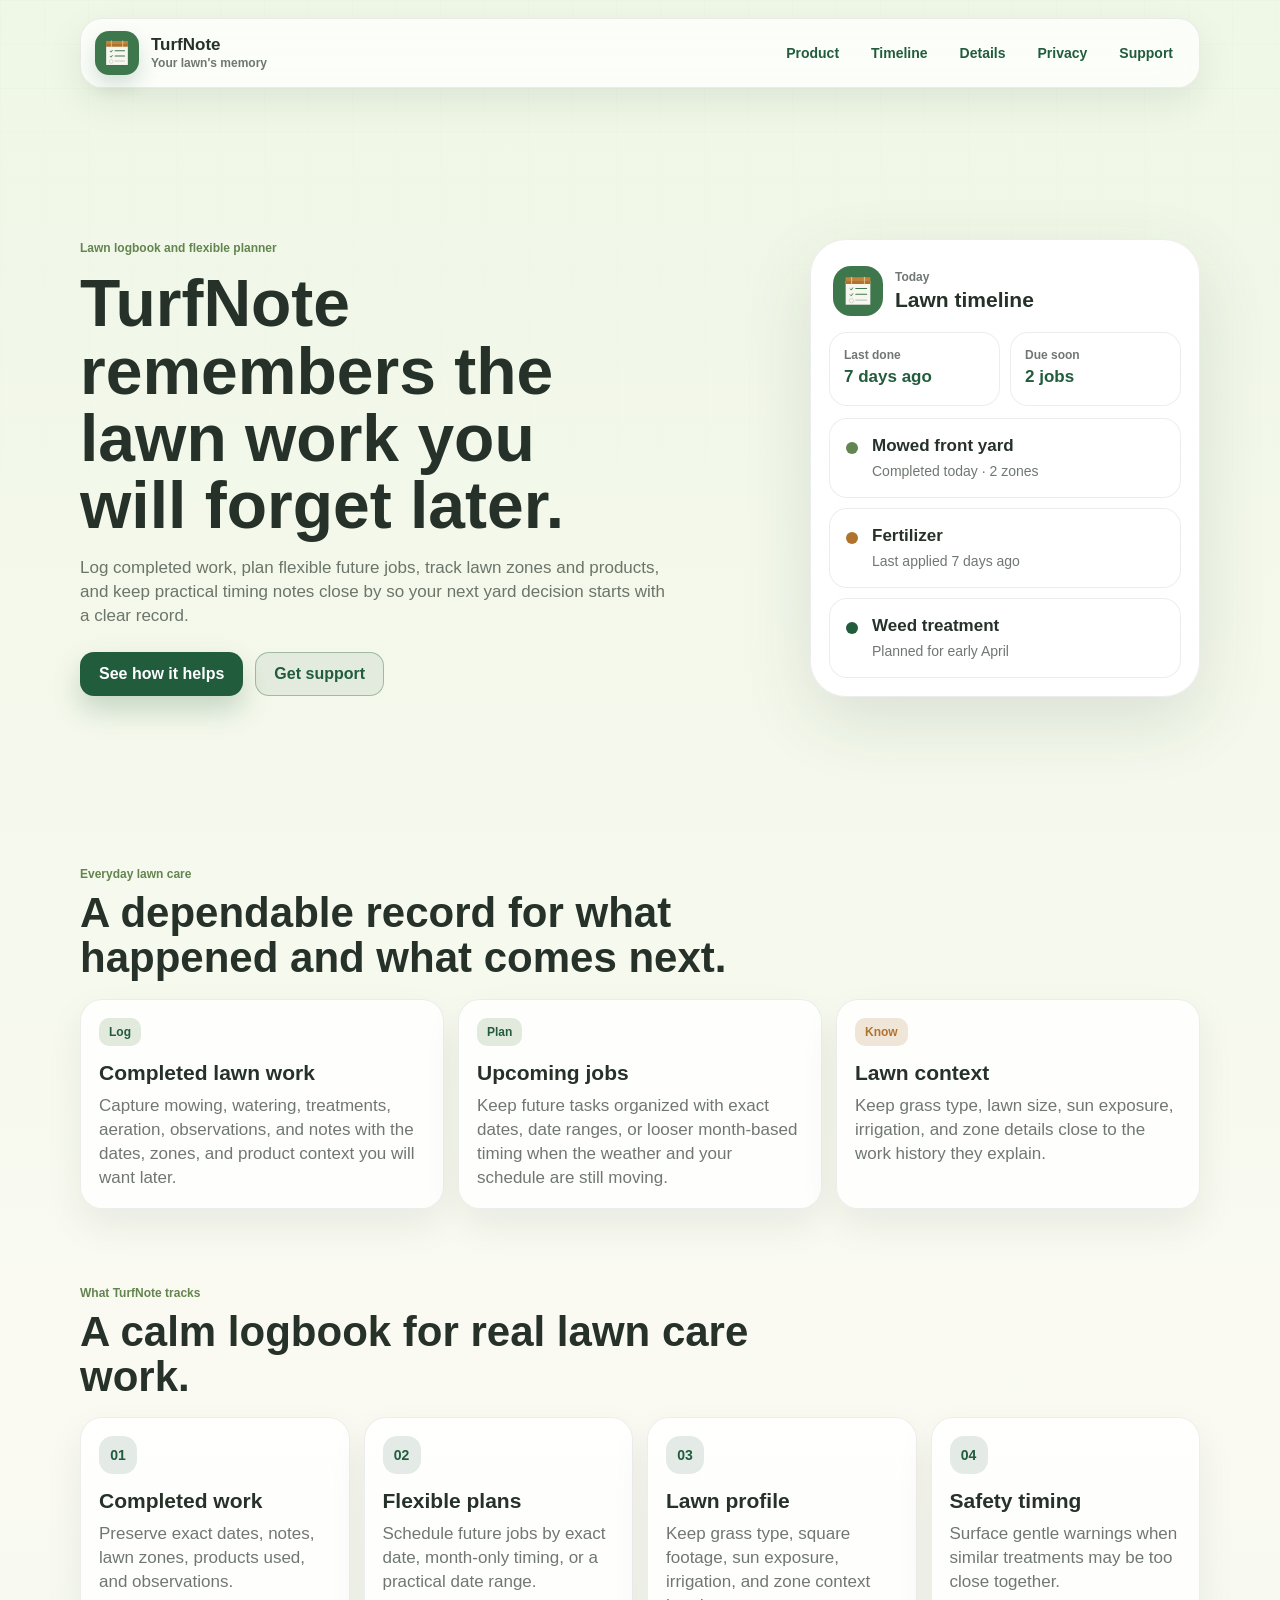
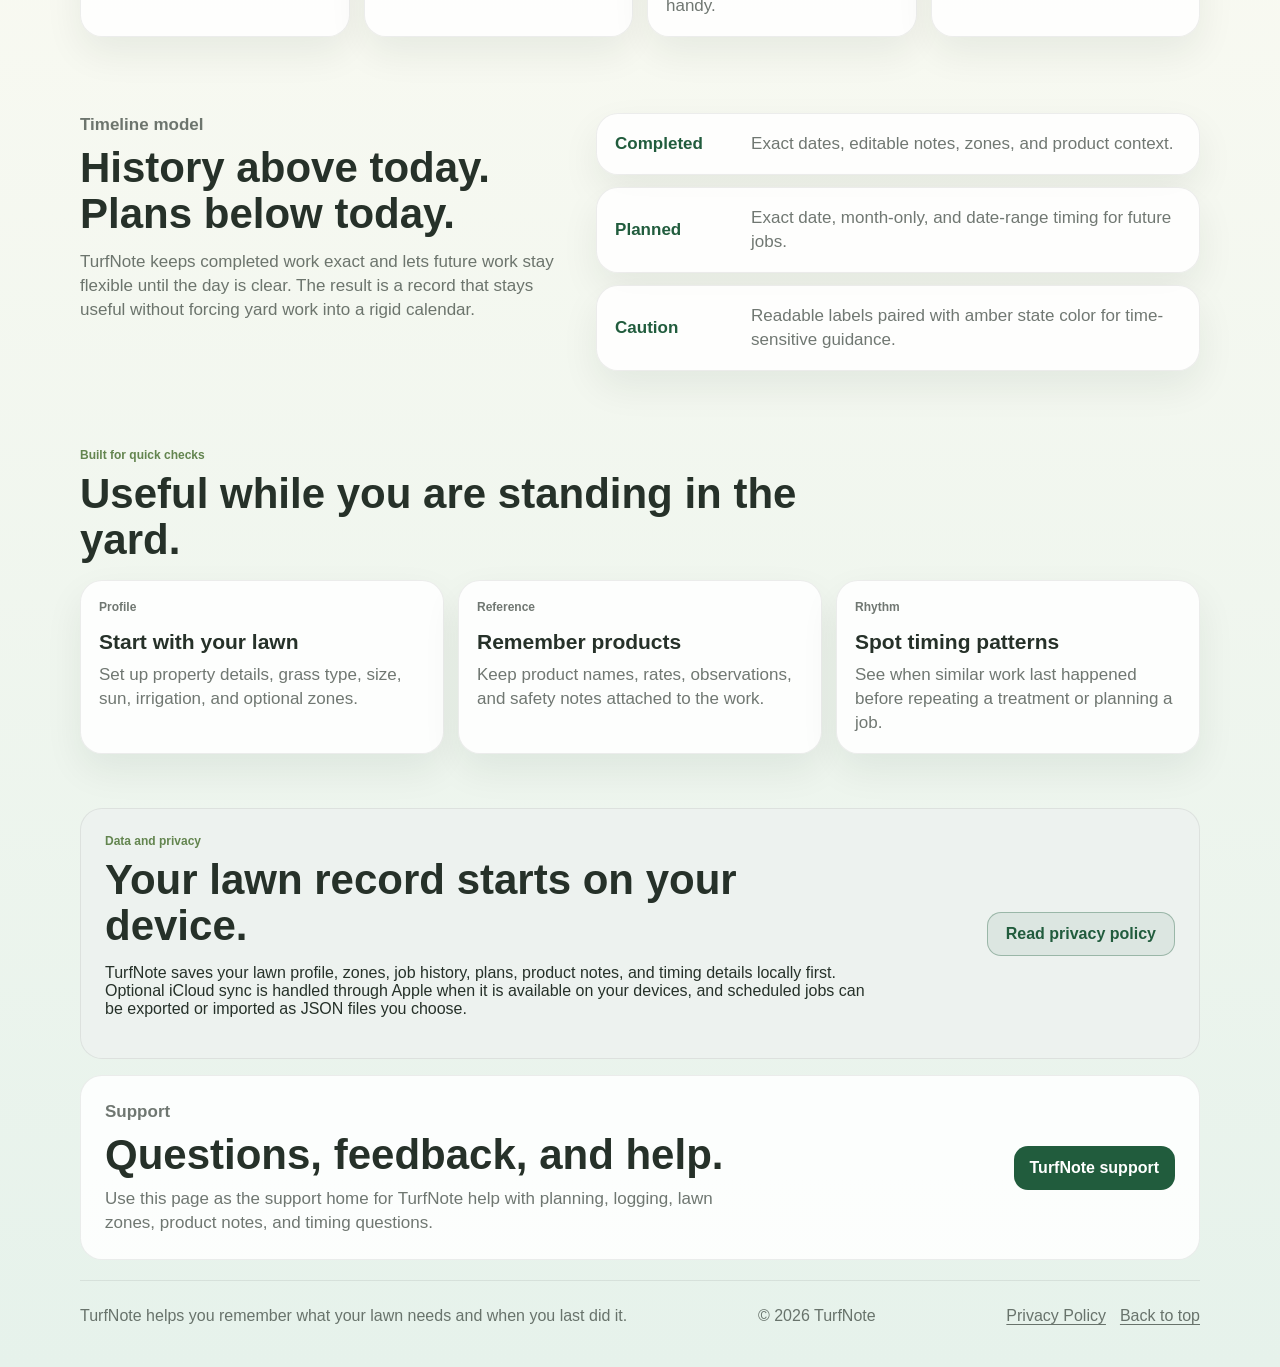
==== index.html @ 221af1ea "feat: add TurfNote static site" ====
<!doctype html>
<html lang="en">
  <head>
    <meta charset="utf-8" />
    <meta name="viewport" content="width=device-width, initial-scale=1" />
    <meta
      name="description"
      content="TurfNote helps homeowners log lawn care work, plan upcoming jobs, remember products and zones, and keep practical yard notes close by."
    />
    <title>TurfNote | Lawn Logbook and Planner</title>
    <link rel="icon" href="./assets/turfnote-brand-mark.svg" type="image/svg+xml" />
    <link rel="stylesheet" href="./styles.css" />
    <script defer src="./app.js"></script>
  </head>
  <body>
    <div class="page-shell">
      <header class="topbar">
        <a class="brand" href="#home" aria-label="TurfNote home">
          <img src="./assets/turfnote-brand-mark.svg" alt="" class="brand-mark" />
          <span class="brand-copy">
            <strong>TurfNote</strong>
            <span>Your lawn's memory</span>
          </span>
        </a>

        <button class="menu-button" type="button" aria-expanded="false" aria-controls="site-nav">
          Menu
        </button>

        <nav id="site-nav" class="site-nav" aria-label="Primary">
          <a href="#product">Product</a>
          <a href="#timeline">Timeline</a>
          <a href="#details">Details</a>
          <a href="#privacy">Privacy</a>
          <a href="#support">Support</a>
        </nav>
      </header>

      <main id="home">
        <section class="hero">
          <div class="hero-copy reveal">
            <p class="eyebrow">Lawn logbook and flexible planner</p>
            <h1>TurfNote remembers the lawn work you will forget later.</h1>
            <p class="lede">
              Log completed work, plan flexible future jobs, track lawn zones and products, and keep
              practical timing notes close by so your next yard decision starts with a clear record.
            </p>
            <div class="hero-actions">
              <a class="button button-primary" href="#product">See how it helps</a>
              <a class="button button-secondary" href="#support">Get support</a>
            </div>
          </div>

          <aside class="phone-preview reveal" aria-label="TurfNote app preview">
            <div class="phone-shell">
              <div class="phone-header">
                <img src="./assets/turfnote-brand-mark.svg" alt="" />
                <div>
                  <span>Today</span>
                  <strong>Lawn timeline</strong>
                </div>
              </div>

              <div class="summary-row">
                <div>
                  <span>Last done</span>
                  <strong>7 days ago</strong>
                </div>
                <div>
                  <span>Due soon</span>
                  <strong>2 jobs</strong>
                </div>
              </div>

              <div class="timeline-preview">
                <article class="timeline-item completed">
                  <span class="timeline-dot"></span>
                  <div>
                    <h2>Mowed front yard</h2>
                    <p>Completed today · 2 zones</p>
                  </div>
                </article>
                <article class="timeline-item caution">
                  <span class="timeline-dot"></span>
                  <div>
                    <h2>Fertilizer</h2>
                    <p>Last applied 7 days ago</p>
                  </div>
                </article>
                <article class="timeline-item planned">
                  <span class="timeline-dot"></span>
                  <div>
                    <h2>Weed treatment</h2>
                    <p>Planned for early April</p>
                  </div>
                </article>
              </div>
            </div>
          </aside>
        </section>

        <section id="product" class="section status-section reveal">
          <div class="section-heading">
            <p class="section-label">Everyday lawn care</p>
            <h2>A dependable record for what happened and what comes next.</h2>
          </div>
          <div class="status-grid">
            <article class="status-card">
              <span class="status-pill complete">Log</span>
              <h3>Completed lawn work</h3>
              <p>
                Capture mowing, watering, treatments, aeration, observations, and notes with the
                dates, zones, and product context you will want later.
              </p>
            </article>
            <article class="status-card">
              <span class="status-pill complete">Plan</span>
              <h3>Upcoming jobs</h3>
              <p>
                Keep future tasks organized with exact dates, date ranges, or looser month-based
                timing when the weather and your schedule are still moving.
              </p>
            </article>
            <article class="status-card">
              <span class="status-pill next">Know</span>
              <h3>Lawn context</h3>
              <p>
                Keep grass type, lawn size, sun exposure, irrigation, and zone details close to the
                work history they explain.
              </p>
            </article>
          </div>
        </section>

        <section id="details" class="section product-section reveal">
          <div class="section-heading">
            <p class="section-label">What TurfNote tracks</p>
            <h2>A calm logbook for real lawn care work.</h2>
          </div>
          <div class="feature-grid">
            <article class="feature-card">
              <span>01</span>
              <h3>Completed work</h3>
              <p>Preserve exact dates, notes, lawn zones, products used, and observations.</p>
            </article>
            <article class="feature-card">
              <span>02</span>
              <h3>Flexible plans</h3>
              <p>Schedule future jobs by exact date, month-only timing, or a practical date range.</p>
            </article>
            <article class="feature-card">
              <span>03</span>
              <h3>Lawn profile</h3>
              <p>Keep grass type, square footage, sun exposure, irrigation, and zone context handy.</p>
            </article>
            <article class="feature-card">
              <span>04</span>
              <h3>Safety timing</h3>
              <p>Surface gentle warnings when similar treatments may be too close together.</p>
            </article>
          </div>
        </section>

        <section id="timeline" class="section timeline-section reveal">
          <div class="split-copy">
            <p class="section-label">Timeline model</p>
            <h2>History above today. Plans below today.</h2>
            <p>
              TurfNote keeps completed work exact and lets future work stay flexible until the day
              is clear. The result is a record that stays useful without forcing yard work into a
              rigid calendar.
            </p>
          </div>
          <div class="model-list" aria-label="Timeline model details">
            <article>
              <strong>Completed</strong>
              <span>Exact dates, editable notes, zones, and product context.</span>
            </article>
            <article>
              <strong>Planned</strong>
              <span>Exact date, month-only, and date-range timing for future jobs.</span>
            </article>
            <article>
              <strong>Caution</strong>
              <span>Readable labels paired with amber state color for time-sensitive guidance.</span>
            </article>
          </div>
        </section>

        <section class="section sync-section reveal">
          <div class="section-heading">
            <p class="section-label">Built for quick checks</p>
            <h2>Useful while you are standing in the yard.</h2>
          </div>
          <div class="sync-steps">
            <article>
              <span>Profile</span>
              <h3>Start with your lawn</h3>
              <p>Set up property details, grass type, size, sun, irrigation, and optional zones.</p>
            </article>
            <article>
              <span>Reference</span>
              <h3>Remember products</h3>
              <p>Keep product names, rates, observations, and safety notes attached to the work.</p>
            </article>
            <article>
              <span>Rhythm</span>
              <h3>Spot timing patterns</h3>
              <p>See when similar work last happened before repeating a treatment or planning a job.</p>
            </article>
          </div>
        </section>

        <section id="privacy" class="section privacy-section reveal">
          <div class="privacy-copy">
            <p class="section-label">Data and privacy</p>
            <h2>Your lawn record starts on your device.</h2>
            <p>
              TurfNote saves your lawn profile, zones, job history, plans, product notes, and
              timing details locally first. Optional iCloud sync is handled through Apple when it
              is available on your devices, and scheduled jobs can be exported or imported as JSON
              files you choose.
            </p>
          </div>
          <a class="button button-secondary" href="./privacy-policy.html">Read privacy policy</a>
        </section>

        <section id="support" class="section support-section reveal">
          <div class="support-copy">
            <p class="section-label">Support</p>
            <h2>Questions, feedback, and help.</h2>
            <p>
              Use this page as the support home for TurfNote help with planning, logging, lawn
              zones, product notes, and timing questions.
            </p>
          </div>
          <span class="support-badge" aria-label="Support information">TurfNote support</span>
        </section>
      </main>

      <footer class="footer">
        <p>TurfNote helps you remember what your lawn needs and when you last did it.</p>
        <p>© <span data-current-year></span> TurfNote</p>
        <nav class="footer-links" aria-label="Footer">
          <a href="./privacy-policy.html">Privacy Policy</a>
          <a href="#home">Back to top</a>
        </nav>
      </footer>
    </div>
  </body>
</html>
---- styles.css ----
:root {
  color-scheme: light dark;
  --background-top: #eff7e6;
  --background-middle: #fafaf2;
  --background-bottom: #e6f2eb;
  --card: rgba(255, 255, 255, 0.86);
  --card-strong: #ffffff;
  --card-stroke: rgba(0, 0, 0, 0.07);
  --primary: #215c3d;
  --primary-text: #263129;
  --muted: rgba(38, 49, 41, 0.66);
  --secondary: #63854f;
  --accent: #b0732e;
  --danger: #ba4233;
  --field: rgba(255, 255, 255, 0.72);
  --shadow: 0 24px 70px rgba(27, 57, 38, 0.12);
  --radius-sm: 10px;
  --radius-md: 14px;
  --radius-lg: 18px;
  --radius-xl: 22px;
  --max-width: 1120px;
}

* {
  box-sizing: border-box;
}

html {
  scroll-behavior: smooth;
}

body {
  margin: 0;
  font-family: "SF Pro Text", -apple-system, BlinkMacSystemFont, "Segoe UI", sans-serif;
  background: linear-gradient(
    180deg,
    var(--background-top) 0%,
    var(--background-middle) 48%,
    var(--background-bottom) 100%
  );
  color: var(--primary-text);
  min-height: 100vh;
}

body::before {
  position: fixed;
  inset: 0;
  z-index: -1;
  content: "";
  background:
    linear-gradient(90deg, rgba(33, 92, 61, 0.05) 1px, transparent 1px),
    linear-gradient(180deg, rgba(33, 92, 61, 0.05) 1px, transparent 1px);
  background-size: 44px 44px;
  mask-image: linear-gradient(180deg, rgba(0, 0, 0, 0.24), transparent 62%);
}

a {
  color: inherit;
  text-decoration-thickness: 0.08em;
  text-underline-offset: 0.18em;
}

.page-shell {
  width: min(calc(100% - 32px), var(--max-width));
  margin: 0 auto;
  padding: 18px 0 36px;
}

.topbar {
  position: sticky;
  top: 12px;
  z-index: 10;
  display: flex;
  align-items: center;
  justify-content: space-between;
  gap: 18px;
  padding: 12px 14px;
  background: color-mix(in srgb, var(--card) 88%, transparent);
  border: 1px solid var(--card-stroke);
  border-radius: var(--radius-xl);
  backdrop-filter: blur(18px);
  box-shadow: 0 14px 38px rgba(17, 38, 25, 0.08);
}

.brand {
  display: inline-flex;
  align-items: center;
  gap: 12px;
  min-width: 0;
  text-decoration: none;
}

.brand-mark {
  width: 44px;
  height: 44px;
  border-radius: var(--radius-md);
  box-shadow: 0 10px 20px rgba(33, 92, 61, 0.18);
}

.brand-copy {
  display: flex;
  flex-direction: column;
  gap: 2px;
  line-height: 1.1;
}

.brand-copy strong {
  font-family: "SF Pro Display", -apple-system, BlinkMacSystemFont, "Segoe UI", sans-serif;
  font-size: 17px;
}

.brand-copy span {
  color: var(--muted);
  font-size: 12px;
  font-weight: 600;
}

.menu-button {
  display: none;
  min-height: 44px;
  padding: 0 16px;
  border: 1px solid color-mix(in srgb, var(--primary) 35%, transparent);
  border-radius: var(--radius-md);
  background: var(--field);
  color: var(--primary);
  font: inherit;
  font-weight: 700;
}

.site-nav {
  display: flex;
  align-items: center;
  gap: 8px;
}

.site-nav a {
  min-height: 38px;
  display: inline-flex;
  align-items: center;
  padding: 0 12px;
  border-radius: var(--radius-sm);
  color: var(--primary);
  font-size: 14px;
  font-weight: 700;
  text-decoration: none;
}

.site-nav a:hover {
  background: color-mix(in srgb, var(--primary) 10%, transparent);
}

.hero {
  display: grid;
  grid-template-columns: minmax(0, 1.05fr) minmax(320px, 0.8fr);
  gap: 32px;
  align-items: center;
  min-height: min(740px, calc(100vh - 92px));
  padding: 54px 0 34px;
}

.hero-copy h1,
.section h2,
.status-card h3,
.feature-card h3,
.sync-steps h3,
.timeline-item h2 {
  font-family: "SF Pro Display", -apple-system, BlinkMacSystemFont, "Segoe UI", sans-serif;
  letter-spacing: 0;
}

.eyebrow,
.section-label {
  margin: 0;
  color: var(--secondary);
  font-size: 12px;
  font-weight: 700;
  letter-spacing: 0;
  line-height: 16px;
}

.hero-copy h1 {
  max-width: 15ch;
  margin: 14px 0 16px;
  font-size: clamp(40px, 5.8vw, 66px);
  line-height: 1.02;
}

.lede {
  max-width: 62ch;
  margin: 0;
  color: var(--muted);
  font-size: 17px;
  line-height: 24px;
}

.hero-actions {
  display: flex;
  flex-wrap: wrap;
  gap: 12px;
  margin-top: 24px;
}

.button {
  display: inline-flex;
  align-items: center;
  justify-content: center;
  min-height: 44px;
  padding: 0 18px;
  border: 1px solid transparent;
  border-radius: var(--radius-md);
  font-weight: 700;
  text-decoration: none;
}

.button-primary {
  background: var(--primary);
  color: #ffffff;
  box-shadow: 0 14px 28px rgba(33, 92, 61, 0.22);
}

.button-secondary {
  background: color-mix(in srgb, var(--primary) 8%, transparent);
  border-color: color-mix(in srgb, var(--primary) 35%, transparent);
  color: var(--primary);
}

.phone-preview {
  justify-self: end;
  width: min(100%, 390px);
}

.phone-shell {
  padding: 18px;
  border: 1px solid var(--card-stroke);
  border-radius: 36px;
  background:
    linear-gradient(180deg, color-mix(in srgb, var(--card-strong) 94%, transparent), var(--card)),
    var(--card);
  box-shadow: var(--shadow);
}

.phone-header {
  display: flex;
  align-items: center;
  gap: 12px;
  padding: 8px 4px 16px;
}

.phone-header img {
  width: 50px;
  height: 50px;
  border-radius: var(--radius-lg);
}

.phone-header span,
.summary-row span,
.sync-steps span {
  display: block;
  color: var(--muted);
  font-size: 12px;
  font-weight: 700;
  line-height: 16px;
}

.phone-header strong {
  display: block;
  margin-top: 2px;
  font-size: 21px;
  line-height: 26px;
}

.summary-row {
  display: grid;
  grid-template-columns: repeat(2, minmax(0, 1fr));
  gap: 10px;
  margin-bottom: 12px;
}

.summary-row div {
  min-height: 74px;
  padding: 14px;
  border: 1px solid var(--card-stroke);
  border-radius: var(--radius-lg);
  background: var(--field);
}

.summary-row strong {
  display: block;
  margin-top: 4px;
  color: var(--primary);
  font-size: 17px;
}

.timeline-preview {
  display: grid;
  gap: 10px;
}

.timeline-item {
  display: grid;
  grid-template-columns: 14px minmax(0, 1fr);
  gap: 12px;
  align-items: start;
  padding: 16px;
  border: 1px solid var(--card-stroke);
  border-radius: var(--radius-lg);
  background: var(--card-strong);
}

.timeline-dot {
  width: 12px;
  height: 12px;
  margin-top: 7px;
  border-radius: 999px;
  background: var(--secondary);
}

.timeline-item.caution .timeline-dot {
  background: var(--accent);
}

.timeline-item.planned .timeline-dot {
  background: var(--primary);
}

.timeline-item h2 {
  margin: 0 0 4px;
  font-size: 17px;
  line-height: 22px;
}

.timeline-item p {
  margin: 0;
  color: var(--muted);
  font-size: 14px;
  line-height: 20px;
}

.section {
  padding: 38px 0;
}

.section-heading {
  max-width: 720px;
  margin-bottom: 18px;
}

.section h2 {
  margin: 8px 0 0;
  font-size: clamp(28px, 3.6vw, 42px);
  line-height: 1.08;
}

.status-grid,
.feature-grid,
.sync-steps {
  display: grid;
  gap: 14px;
}

.status-grid {
  grid-template-columns: repeat(3, minmax(0, 1fr));
}

.feature-grid {
  grid-template-columns: repeat(4, minmax(0, 1fr));
}

.status-card,
.feature-card,
.sync-steps article,
.model-list article {
  padding: 18px;
  border: 1px solid var(--card-stroke);
  border-radius: var(--radius-xl);
  background: var(--card);
  box-shadow: 0 16px 38px rgba(17, 38, 25, 0.07);
}

.status-pill {
  display: inline-flex;
  align-items: center;
  min-height: 28px;
  padding: 0 10px;
  border-radius: var(--radius-sm);
  font-size: 12px;
  font-weight: 700;
}

.status-pill.complete {
  background: color-mix(in srgb, var(--secondary) 18%, transparent);
  color: var(--primary);
}

.status-pill.next {
  background: color-mix(in srgb, var(--accent) 18%, transparent);
  color: var(--accent);
}

.status-card h3,
.feature-card h3,
.sync-steps h3 {
  margin: 14px 0 8px;
  font-size: 21px;
  line-height: 26px;
}

.status-card p,
.feature-card p,
.sync-steps p,
.split-copy p,
.support-copy p,
.model-list span {
  margin: 0;
  color: var(--muted);
  font-size: 17px;
  line-height: 24px;
}

.feature-card span {
  display: inline-grid;
  place-items: center;
  width: 38px;
  height: 38px;
  border-radius: var(--radius-md);
  background: color-mix(in srgb, var(--primary) 12%, transparent);
  color: var(--primary);
  font-size: 14px;
  font-weight: 800;
}

.timeline-section {
  display: grid;
  grid-template-columns: 0.9fr 1.1fr;
  gap: 22px;
  align-items: start;
}

.split-copy {
  max-width: 520px;
}

.split-copy h2 {
  margin-bottom: 14px;
}

.model-list {
  display: grid;
  gap: 12px;
}

.model-list article {
  display: grid;
  grid-template-columns: 120px minmax(0, 1fr);
  gap: 16px;
  align-items: center;
}

.model-list strong {
  color: var(--primary);
  font-size: 17px;
}

.sync-steps {
  grid-template-columns: repeat(3, minmax(0, 1fr));
}

.support-section {
  display: flex;
  justify-content: space-between;
  gap: 24px;
  align-items: center;
  margin-top: 16px;
  padding: 24px;
  border: 1px solid var(--card-stroke);
  border-radius: var(--radius-xl);
  background: var(--card);
}

.privacy-section {
  display: grid;
  grid-template-columns: minmax(0, 1fr) auto;
  gap: 24px;
  align-items: center;
  margin-top: 16px;
  padding: 24px;
  border: 1px solid var(--card-stroke);
  border-radius: var(--radius-xl);
  background: color-mix(in srgb, var(--primary) 7%, var(--card));
}

.privacy-copy {
  max-width: 760px;
}

.privacy-copy h2 {
  margin-bottom: 10px;
}

.support-copy {
  max-width: 660px;
}

.support-copy h2 {
  margin-bottom: 10px;
}

.support-badge {
  flex: 0 0 auto;
  display: inline-flex;
  align-items: center;
  min-height: 44px;
  padding: 0 16px;
  border-radius: var(--radius-md);
  background: var(--primary);
  color: #ffffff;
  font-weight: 700;
  text-decoration: none;
}

.footer {
  display: flex;
  justify-content: space-between;
  gap: 16px;
  padding: 26px 0 6px;
  margin-top: 20px;
  border-top: 1px solid var(--card-stroke);
  color: var(--muted);
}

.footer p {
  margin: 0;
}

.footer-links {
  display: flex;
  flex-wrap: wrap;
  gap: 14px;
}

.policy-main {
  padding: 54px 0 28px;
}

.policy-shell {
  max-width: 820px;
  margin: 0 auto;
}

.policy-header {
  margin-bottom: 18px;
}

.policy-header h1 {
  margin: 10px 0 12px;
  font-family: "SF Pro Display", -apple-system, BlinkMacSystemFont, "Segoe UI", sans-serif;
  font-size: clamp(38px, 6vw, 62px);
  line-height: 1.02;
  letter-spacing: 0;
}

.policy-header p,
.policy-card p,
.policy-list {
  color: var(--muted);
  font-size: 17px;
  line-height: 25px;
}

.policy-updated {
  margin: 0 0 18px;
  font-weight: 700;
}

.policy-card {
  margin-top: 14px;
  padding: 22px;
  border: 1px solid var(--card-stroke);
  border-radius: var(--radius-xl);
  background: var(--card);
  box-shadow: 0 16px 38px rgba(17, 38, 25, 0.07);
}

.policy-card h2 {
  margin: 0 0 10px;
  font-family: "SF Pro Display", -apple-system, BlinkMacSystemFont, "Segoe UI", sans-serif;
  font-size: 24px;
  line-height: 30px;
  letter-spacing: 0;
}

.policy-card p,
.policy-list {
  margin: 0;
}

.policy-list {
  padding-left: 22px;
}

.policy-list li + li {
  margin-top: 8px;
}

.reveal {
  animation: rise 0.7s ease both;
}

@keyframes rise {
  from {
    opacity: 0;
    transform: translateY(16px);
  }

  to {
    opacity: 1;
    transform: translateY(0);
  }
}

@media (prefers-color-scheme: dark) {
  :root {
    --background-top: #07110c;
    --background-middle: #0d1911;
    --background-bottom: #122018;
    --card: rgba(24, 37, 29, 0.92);
    --card-strong: #18251d;
    --card-stroke: rgba(255, 255, 255, 0.12);
    --primary: #7acb93;
    --primary-text: #eef6ef;
    --muted: rgba(238, 246, 239, 0.68);
    --secondary: #a7c67b;
    --accent: #e0a85a;
    --danger: #ff8a78;
    --field: #101a14;
    --shadow: 0 24px 70px rgba(0, 0, 0, 0.34);
  }

  .button-primary,
  .support-badge {
    color: #07110c;
  }

  .phone-shell {
    background: linear-gradient(180deg, rgba(24, 37, 29, 0.98), rgba(16, 26, 20, 0.98));
  }
}

@media (prefers-reduced-motion: reduce) {
  html {
    scroll-behavior: auto;
  }

  *,
  *::before,
  *::after {
    animation-duration: 0.01ms !important;
    animation-iteration-count: 1 !important;
    transition-duration: 0.01ms !important;
  }
}

@media (max-width: 980px) {
  .hero,
  .timeline-section,
  .status-grid,
  .feature-grid,
  .sync-steps {
    grid-template-columns: 1fr;
  }

  .hero {
    min-height: auto;
  }

  .hero-copy h1 {
    max-width: 100%;
  }

  .phone-preview {
    justify-self: start;
  }

  .feature-grid {
    grid-template-columns: repeat(2, minmax(0, 1fr));
  }
}

@media (max-width: 760px) {
  .page-shell {
    width: min(calc(100% - 20px), var(--max-width));
  }

  .topbar {
    flex-wrap: wrap;
    border-radius: var(--radius-lg);
  }

  .menu-button {
    display: inline-flex;
  }

  .site-nav {
    width: 100%;
    display: none;
    flex-direction: column;
    align-items: stretch;
    gap: 4px;
    padding-top: 8px;
  }

  .site-nav.is-open {
    display: flex;
  }

  .site-nav a {
    padding: 0 10px;
  }

  .hero {
    padding: 34px 0 24px;
  }

  .hero-copy h1 {
    font-size: clamp(34px, 11vw, 48px);
  }

  .feature-grid,
  .summary-row {
    grid-template-columns: 1fr;
  }

  .model-list article {
    grid-template-columns: 1fr;
    gap: 8px;
  }

  .support-section,
  .privacy-section,
  .footer {
    flex-direction: column;
    align-items: flex-start;
  }

  .privacy-section {
    display: flex;
  }

  .support-badge {
    width: 100%;
    justify-content: center;
  }

  .privacy-section .button {
    width: 100%;
  }
}
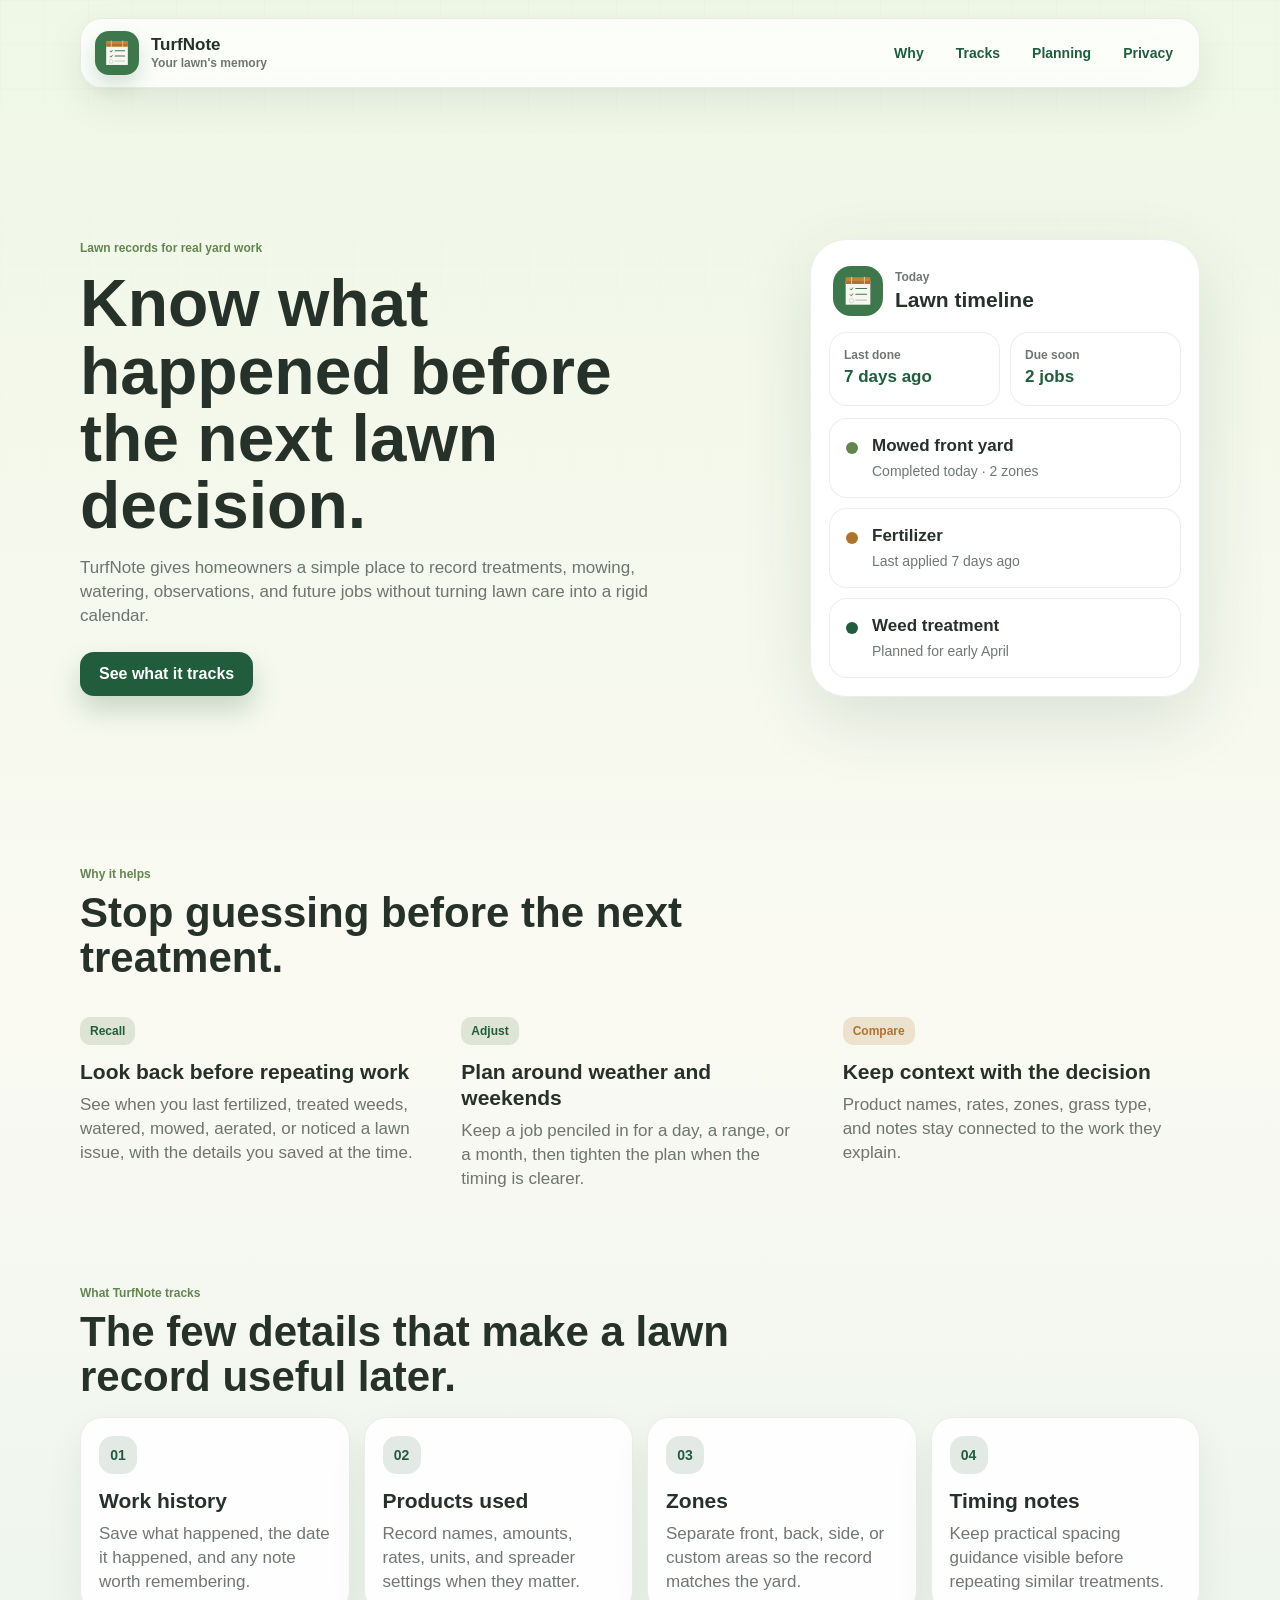
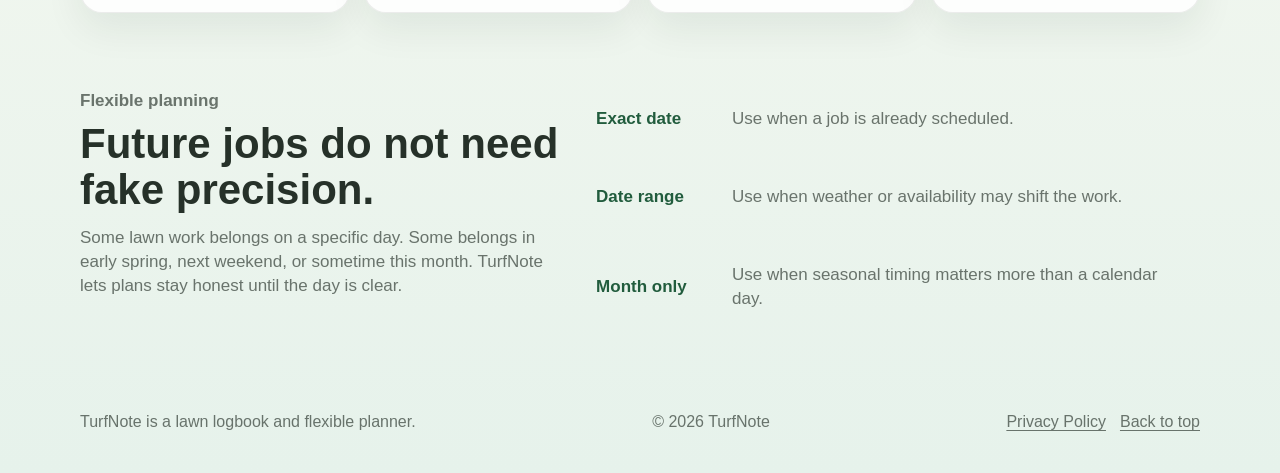
==== commit 28991d2c: "style: focus TurfNote landing page copy - Removes duplicated landing page sections and stale privacy" ====
--- a/index.html
+++ b/index.html
@@ -5,7 +5,7 @@
     <meta name="viewport" content="width=device-width, initial-scale=1" />
     <meta
       name="description"
-      content="TurfNote helps homeowners log lawn care work, plan upcoming jobs, remember products and zones, and keep practical yard notes close by."
+      content="TurfNote is a simple lawn logbook for homeowners who want a reliable record before the next lawn decision."
     />
     <title>TurfNote | Lawn Logbook and Planner</title>
     <link rel="icon" href="./assets/turfnote-brand-mark.svg" type="image/svg+xml" />
@@ -28,26 +28,24 @@
         </button>
 
         <nav id="site-nav" class="site-nav" aria-label="Primary">
-          <a href="#product">Product</a>
-          <a href="#timeline">Timeline</a>
-          <a href="#details">Details</a>
-          <a href="#privacy">Privacy</a>
-          <a href="#support">Support</a>
+          <a href="#product">Why</a>
+          <a href="#details">Tracks</a>
+          <a href="#planning">Planning</a>
+          <a href="./privacy-policy.html">Privacy</a>
         </nav>
       </header>
 
       <main id="home">
         <section class="hero">
           <div class="hero-copy reveal">
-            <p class="eyebrow">Lawn logbook and flexible planner</p>
-            <h1>TurfNote remembers the lawn work you will forget later.</h1>
+            <p class="eyebrow">Lawn records for real yard work</p>
+            <h1>Know what happened before the next lawn decision.</h1>
             <p class="lede">
-              Log completed work, plan flexible future jobs, track lawn zones and products, and keep
-              practical timing notes close by so your next yard decision starts with a clear record.
+              TurfNote gives homeowners a simple place to record treatments, mowing, watering,
+              observations, and future jobs without turning lawn care into a rigid calendar.
             </p>
             <div class="hero-actions">
-              <a class="button button-primary" href="#product">See how it helps</a>
-              <a class="button button-secondary" href="#support">Get support</a>
+              <a class="button button-primary" href="#details">See what it tracks</a>
             </div>
           </div>
 
@@ -101,32 +99,32 @@
 
         <section id="product" class="section status-section reveal">
           <div class="section-heading">
-            <p class="section-label">Everyday lawn care</p>
-            <h2>A dependable record for what happened and what comes next.</h2>
+            <p class="section-label">Why it helps</p>
+            <h2>Stop guessing before the next treatment.</h2>
           </div>
           <div class="status-grid">
             <article class="status-card">
-              <span class="status-pill complete">Log</span>
-              <h3>Completed lawn work</h3>
+              <span class="status-pill complete">Recall</span>
+              <h3>Look back before repeating work</h3>
               <p>
-                Capture mowing, watering, treatments, aeration, observations, and notes with the
-                dates, zones, and product context you will want later.
+                See when you last fertilized, treated weeds, watered, mowed, aerated, or noticed a
+                lawn issue, with the details you saved at the time.
               </p>
             </article>
             <article class="status-card">
-              <span class="status-pill complete">Plan</span>
-              <h3>Upcoming jobs</h3>
+              <span class="status-pill complete">Adjust</span>
+              <h3>Plan around weather and weekends</h3>
               <p>
-                Keep future tasks organized with exact dates, date ranges, or looser month-based
-                timing when the weather and your schedule are still moving.
+                Keep a job penciled in for a day, a range, or a month, then tighten the plan when
+                the timing is clearer.
               </p>
             </article>
             <article class="status-card">
-              <span class="status-pill next">Know</span>
-              <h3>Lawn context</h3>
+              <span class="status-pill next">Compare</span>
+              <h3>Keep context with the decision</h3>
               <p>
-                Keep grass type, lawn size, sun exposure, irrigation, and zone details close to the
-                work history they explain.
+                Product names, rates, zones, grass type, and notes stay connected to the work they
+                explain.
               </p>
             </article>
           </div>
@@ -135,111 +133,61 @@
         <section id="details" class="section product-section reveal">
           <div class="section-heading">
             <p class="section-label">What TurfNote tracks</p>
-            <h2>A calm logbook for real lawn care work.</h2>
+            <h2>The few details that make a lawn record useful later.</h2>
           </div>
           <div class="feature-grid">
             <article class="feature-card">
               <span>01</span>
-              <h3>Completed work</h3>
-              <p>Preserve exact dates, notes, lawn zones, products used, and observations.</p>
+              <h3>Work history</h3>
+              <p>Save what happened, the date it happened, and any note worth remembering.</p>
             </article>
             <article class="feature-card">
               <span>02</span>
-              <h3>Flexible plans</h3>
-              <p>Schedule future jobs by exact date, month-only timing, or a practical date range.</p>
+              <h3>Products used</h3>
+              <p>Record names, amounts, rates, units, and spreader settings when they matter.</p>
             </article>
             <article class="feature-card">
               <span>03</span>
-              <h3>Lawn profile</h3>
-              <p>Keep grass type, square footage, sun exposure, irrigation, and zone context handy.</p>
+              <h3>Zones</h3>
+              <p>Separate front, back, side, or custom areas so the record matches the yard.</p>
             </article>
             <article class="feature-card">
               <span>04</span>
-              <h3>Safety timing</h3>
-              <p>Surface gentle warnings when similar treatments may be too close together.</p>
+              <h3>Timing notes</h3>
+              <p>Keep practical spacing guidance visible before repeating similar treatments.</p>
             </article>
           </div>
         </section>
 
-        <section id="timeline" class="section timeline-section reveal">
+        <section id="planning" class="section timeline-section reveal">
           <div class="split-copy">
-            <p class="section-label">Timeline model</p>
-            <h2>History above today. Plans below today.</h2>
+            <p class="section-label">Flexible planning</p>
+            <h2>Future jobs do not need fake precision.</h2>
             <p>
-              TurfNote keeps completed work exact and lets future work stay flexible until the day
-              is clear. The result is a record that stays useful without forcing yard work into a
-              rigid calendar.
+              Some lawn work belongs on a specific day. Some belongs in early spring, next weekend,
+              or sometime this month. TurfNote lets plans stay honest until the day is clear.
             </p>
           </div>
-          <div class="model-list" aria-label="Timeline model details">
+          <div class="model-list" aria-label="Flexible planning options">
             <article>
-              <strong>Completed</strong>
-              <span>Exact dates, editable notes, zones, and product context.</span>
+              <strong>Exact date</strong>
+              <span>Use when a job is already scheduled.</span>
             </article>
             <article>
-              <strong>Planned</strong>
-              <span>Exact date, month-only, and date-range timing for future jobs.</span>
+              <strong>Date range</strong>
+              <span>Use when weather or availability may shift the work.</span>
             </article>
             <article>
-              <strong>Caution</strong>
-              <span>Readable labels paired with amber state color for time-sensitive guidance.</span>
+              <strong>Month only</strong>
+              <span>Use when seasonal timing matters more than a calendar day.</span>
             </article>
           </div>
         </section>
 
-        <section class="section sync-section reveal">
-          <div class="section-heading">
-            <p class="section-label">Built for quick checks</p>
-            <h2>Useful while you are standing in the yard.</h2>
-          </div>
-          <div class="sync-steps">
-            <article>
-              <span>Profile</span>
-              <h3>Start with your lawn</h3>
-              <p>Set up property details, grass type, size, sun, irrigation, and optional zones.</p>
-            </article>
-            <article>
-              <span>Reference</span>
-              <h3>Remember products</h3>
-              <p>Keep product names, rates, observations, and safety notes attached to the work.</p>
-            </article>
-            <article>
-              <span>Rhythm</span>
-              <h3>Spot timing patterns</h3>
-              <p>See when similar work last happened before repeating a treatment or planning a job.</p>
-            </article>
-          </div>
-        </section>
-
-        <section id="privacy" class="section privacy-section reveal">
-          <div class="privacy-copy">
-            <p class="section-label">Data and privacy</p>
-            <h2>Your lawn record starts on your device.</h2>
-            <p>
-              TurfNote saves your lawn profile, zones, job history, plans, product notes, and
-              timing details locally first. Optional iCloud sync is handled through Apple when it
-              is available on your devices, and scheduled jobs can be exported or imported as JSON
-              files you choose.
-            </p>
-          </div>
-          <a class="button button-secondary" href="./privacy-policy.html">Read privacy policy</a>
-        </section>
-
-        <section id="support" class="section support-section reveal">
-          <div class="support-copy">
-            <p class="section-label">Support</p>
-            <h2>Questions, feedback, and help.</h2>
-            <p>
-              Use this page as the support home for TurfNote help with planning, logging, lawn
-              zones, product notes, and timing questions.
-            </p>
-          </div>
-          <span class="support-badge" aria-label="Support information">TurfNote support</span>
-        </section>
       </main>
 
       <footer class="footer">
-        <p>TurfNote helps you remember what your lawn needs and when you last did it.</p>
+        <p>TurfNote is a lawn logbook and flexible planner.</p>
         <p>© <span data-current-year></span> TurfNote</p>
         <nav class="footer-links" aria-label="Footer">
           <a href="./privacy-policy.html">Privacy Policy</a>
--- a/styles.css
+++ b/styles.css
@@ -162,7 +162,6 @@
 .section h2,
 .status-card h3,
 .feature-card h3,
-.sync-steps h3,
 .timeline-item h2 {
   font-family: "SF Pro Display", -apple-system, BlinkMacSystemFont, "Segoe UI", sans-serif;
   letter-spacing: 0;
@@ -253,8 +252,7 @@
 }
 
 .phone-header span,
-.summary-row span,
-.sync-steps span {
+.summary-row span {
   display: block;
   color: var(--muted);
   font-size: 12px;
@@ -352,10 +350,9 @@
 }
 
 .status-grid,
-.feature-grid,
-.sync-steps {
-  display: grid;
-  gap: 14px;
+.feature-grid {
+  display: grid;
+  gap: 24px;
 }
 
 .status-grid {
@@ -364,12 +361,15 @@
 
 .feature-grid {
   grid-template-columns: repeat(4, minmax(0, 1fr));
+  gap: 14px;
 }
 
 .status-card,
-.feature-card,
-.sync-steps article,
 .model-list article {
+  padding: 18px 18px 18px 0;
+}
+
+.feature-card {
   padding: 18px;
   border: 1px solid var(--card-stroke);
   border-radius: var(--radius-xl);
@@ -398,8 +398,7 @@
 }
 
 .status-card h3,
-.feature-card h3,
-.sync-steps h3 {
+.feature-card h3 {
   margin: 14px 0 8px;
   font-size: 21px;
   line-height: 26px;
@@ -407,9 +406,7 @@
 
 .status-card p,
 .feature-card p,
-.sync-steps p,
 .split-copy p,
-.support-copy p,
 .model-list span {
   margin: 0;
   color: var(--muted);
@@ -446,7 +443,7 @@
 
 .model-list {
   display: grid;
-  gap: 12px;
+  gap: 18px;
 }
 
 .model-list article {
@@ -459,63 +456,6 @@
 .model-list strong {
   color: var(--primary);
   font-size: 17px;
-}
-
-.sync-steps {
-  grid-template-columns: repeat(3, minmax(0, 1fr));
-}
-
-.support-section {
-  display: flex;
-  justify-content: space-between;
-  gap: 24px;
-  align-items: center;
-  margin-top: 16px;
-  padding: 24px;
-  border: 1px solid var(--card-stroke);
-  border-radius: var(--radius-xl);
-  background: var(--card);
-}
-
-.privacy-section {
-  display: grid;
-  grid-template-columns: minmax(0, 1fr) auto;
-  gap: 24px;
-  align-items: center;
-  margin-top: 16px;
-  padding: 24px;
-  border: 1px solid var(--card-stroke);
-  border-radius: var(--radius-xl);
-  background: color-mix(in srgb, var(--primary) 7%, var(--card));
-}
-
-.privacy-copy {
-  max-width: 760px;
-}
-
-.privacy-copy h2 {
-  margin-bottom: 10px;
-}
-
-.support-copy {
-  max-width: 660px;
-}
-
-.support-copy h2 {
-  margin-bottom: 10px;
-}
-
-.support-badge {
-  flex: 0 0 auto;
-  display: inline-flex;
-  align-items: center;
-  min-height: 44px;
-  padding: 0 16px;
-  border-radius: var(--radius-md);
-  background: var(--primary);
-  color: #ffffff;
-  font-weight: 700;
-  text-decoration: none;
 }
 
 .footer {
@@ -524,7 +464,6 @@
   gap: 16px;
   padding: 26px 0 6px;
   margin-top: 20px;
-  border-top: 1px solid var(--card-stroke);
   color: var(--muted);
 }
 
@@ -574,11 +513,7 @@
 
 .policy-card {
   margin-top: 14px;
-  padding: 22px;
-  border: 1px solid var(--card-stroke);
-  border-radius: var(--radius-xl);
-  background: var(--card);
-  box-shadow: 0 16px 38px rgba(17, 38, 25, 0.07);
+  padding: 22px 0;
 }
 
 .policy-card h2 {
@@ -636,8 +571,7 @@
     --shadow: 0 24px 70px rgba(0, 0, 0, 0.34);
   }
 
-  .button-primary,
-  .support-badge {
+  .button-primary {
     color: #07110c;
   }
 
@@ -665,7 +599,7 @@
   .timeline-section,
   .status-grid,
   .feature-grid,
-  .sync-steps {
+  .model-list {
     grid-template-columns: 1fr;
   }
 
@@ -735,23 +669,13 @@
     gap: 8px;
   }
 
-  .support-section,
-  .privacy-section,
+  .status-card,
+  .model-list article {
+    padding-right: 0;
+  }
+
   .footer {
     flex-direction: column;
     align-items: flex-start;
   }
-
-  .privacy-section {
-    display: flex;
-  }
-
-  .support-badge {
-    width: 100%;
-    justify-content: center;
-  }
-
-  .privacy-section .button {
-    width: 100%;
-  }
-}
+}
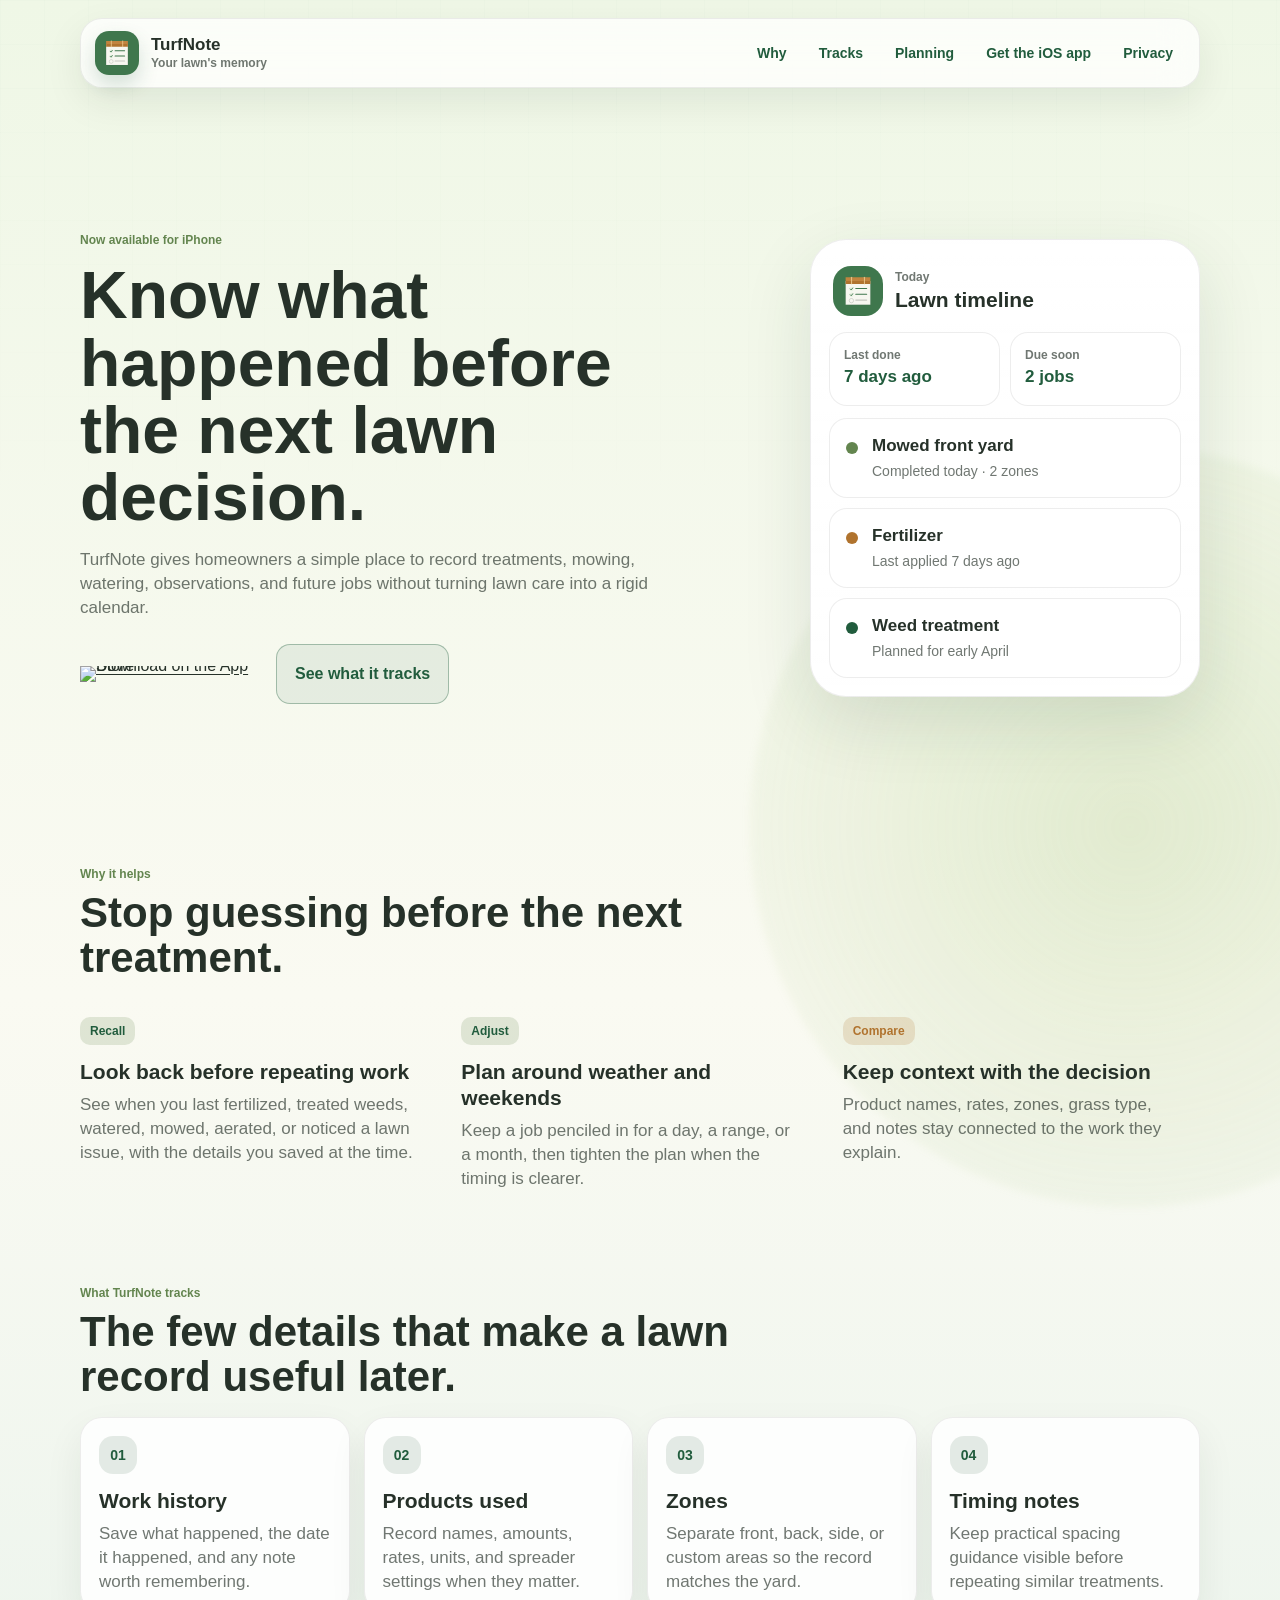
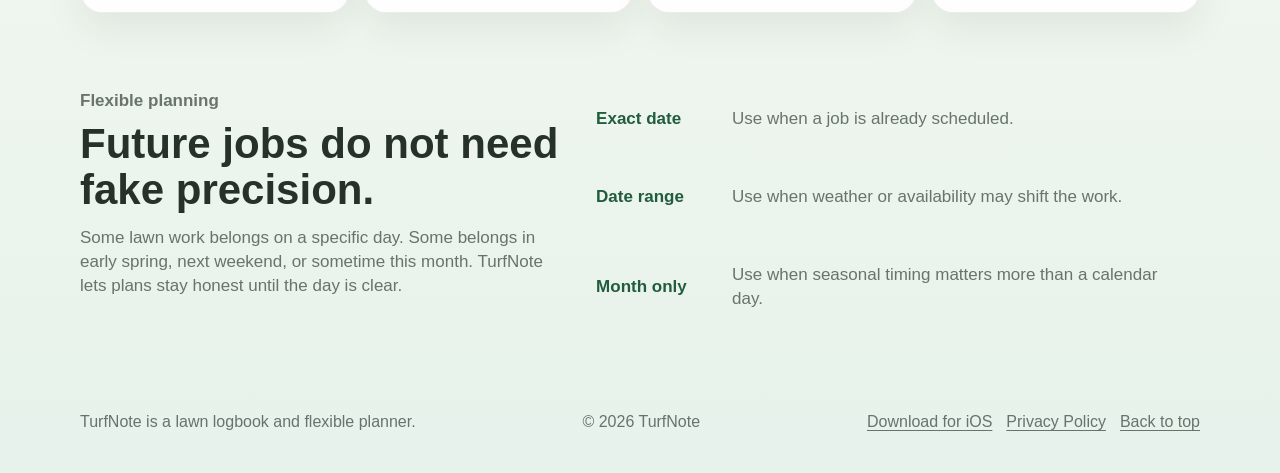
==== commit ed98a9de: "feat(site): promote iOS app availability - Adds official App Store download paths across the landing" ====
--- a/index.html
+++ b/index.html
@@ -5,7 +5,7 @@
     <meta name="viewport" content="width=device-width, initial-scale=1" />
     <meta
       name="description"
-      content="TurfNote is a simple lawn logbook for homeowners who want a reliable record before the next lawn decision."
+      content="TurfNote is an iPhone lawn logbook for homeowners who want a reliable record before the next lawn decision."
     />
     <title>TurfNote | Lawn Logbook and Planner</title>
     <link rel="icon" href="./assets/turfnote-brand-mark.svg" type="image/svg+xml" />
@@ -23,14 +23,25 @@
           </span>
         </a>
 
-        <button class="menu-button" type="button" aria-expanded="false" aria-controls="site-nav">
-          Menu
+        <button
+          class="menu-button"
+          type="button"
+          aria-expanded="false"
+          aria-controls="site-nav"
+          aria-label="Open navigation menu"
+        >
+          <span class="menu-icon" aria-hidden="true"><span></span><span></span><span></span></span>
         </button>
 
         <nav id="site-nav" class="site-nav" aria-label="Primary">
           <a href="#product">Why</a>
           <a href="#details">Tracks</a>
           <a href="#planning">Planning</a>
+          <a
+            href="https://apps.apple.com/us/app/turfnote/id6787676253"
+            target="_blank"
+            rel="noopener noreferrer"
+          >Get the iOS app</a>
           <a href="./privacy-policy.html">Privacy</a>
         </nav>
       </header>
@@ -38,14 +49,27 @@
       <main id="home">
         <section class="hero">
           <div class="hero-copy reveal">
-            <p class="eyebrow">Lawn records for real yard work</p>
+            <p class="eyebrow">Now available for iPhone</p>
             <h1>Know what happened before the next lawn decision.</h1>
             <p class="lede">
               TurfNote gives homeowners a simple place to record treatments, mowing, watering,
               observations, and future jobs without turning lawn care into a rigid calendar.
             </p>
             <div class="hero-actions">
-              <a class="button button-primary" href="#details">See what it tracks</a>
+              <a
+                class="app-store-badge-link"
+                href="https://apps.apple.com/us/app/turfnote/id6787676253"
+                target="_blank"
+                rel="noopener noreferrer"
+                aria-label="Download TurfNote on the App Store"
+              >
+                <img
+                  class="app-store-badge"
+                  src="https://developer.apple.com/assets/elements/badges/download-on-the-app-store.svg"
+                  alt="Download on the App Store"
+                />
+              </a>
+              <a class="button button-secondary" href="#details">See what it tracks</a>
             </div>
           </div>
 
@@ -190,6 +214,11 @@
         <p>TurfNote is a lawn logbook and flexible planner.</p>
         <p>© <span data-current-year></span> TurfNote</p>
         <nav class="footer-links" aria-label="Footer">
+          <a
+            href="https://apps.apple.com/us/app/turfnote/id6787676253"
+            target="_blank"
+            rel="noopener noreferrer"
+          >Download for iOS</a>
           <a href="./privacy-policy.html">Privacy Policy</a>
           <a href="#home">Back to top</a>
         </nav>
--- a/styles.css
+++ b/styles.css
@@ -54,6 +54,19 @@
   mask-image: linear-gradient(180deg, rgba(0, 0, 0, 0.24), transparent 62%);
 }
 
+body::after {
+  position: fixed;
+  inset: auto -18vw -24vw auto;
+  z-index: -1;
+  width: min(64vw, 760px);
+  aspect-ratio: 1;
+  border-radius: 999px;
+  content: "";
+  background: radial-gradient(circle, rgba(167, 198, 123, 0.28), rgba(167, 198, 123, 0));
+  filter: blur(4px);
+  pointer-events: none;
+}
+
 a {
   color: inherit;
   text-decoration-thickness: 0.08em;
@@ -80,6 +93,13 @@
   border-radius: var(--radius-xl);
   backdrop-filter: blur(18px);
   box-shadow: 0 14px 38px rgba(17, 38, 25, 0.08);
+  transition: border-color 0.25s ease, box-shadow 0.25s ease, transform 0.25s ease;
+}
+
+.topbar:hover {
+  border-color: color-mix(in srgb, var(--primary) 24%, transparent);
+  box-shadow: 0 18px 44px rgba(17, 38, 25, 0.12);
+  transform: translateY(-1px);
 }
 
 .brand {
@@ -117,8 +137,11 @@
 
 .menu-button {
   display: none;
+  align-items: center;
+  justify-content: center;
+  width: 44px;
   min-height: 44px;
-  padding: 0 16px;
+  padding: 0;
   border: 1px solid color-mix(in srgb, var(--primary) 35%, transparent);
   border-radius: var(--radius-md);
   background: var(--field);
@@ -127,6 +150,19 @@
   font-weight: 700;
 }
 
+.menu-icon {
+  display: grid;
+  gap: 4px;
+  width: 20px;
+}
+
+.menu-icon span {
+  display: block;
+  height: 2px;
+  border-radius: 999px;
+  background: currentColor;
+}
+
 .site-nav {
   display: flex;
   align-items: center;
@@ -150,6 +186,7 @@
 }
 
 .hero {
+  position: relative;
   display: grid;
   grid-template-columns: minmax(0, 1.05fr) minmax(320px, 0.8fr);
   gap: 32px;
@@ -195,8 +232,13 @@
 .hero-actions {
   display: flex;
   flex-wrap: wrap;
-  gap: 12px;
+  gap: 16px;
+  align-items: center;
   margin-top: 24px;
+}
+
+.hero-actions .button {
+  min-height: 60px;
 }
 
 .button {
@@ -209,6 +251,8 @@
   border-radius: var(--radius-md);
   font-weight: 700;
   text-decoration: none;
+  transition: background 0.2s ease, border-color 0.2s ease, box-shadow 0.2s ease,
+    transform 0.2s ease;
 }
 
 .button-primary {
@@ -217,10 +261,36 @@
   box-shadow: 0 14px 28px rgba(33, 92, 61, 0.22);
 }
 
+.button:hover {
+  transform: translateY(-2px);
+}
+
+.button-primary:hover {
+  box-shadow: 0 18px 32px rgba(33, 92, 61, 0.3);
+}
+
 .button-secondary {
   background: color-mix(in srgb, var(--primary) 8%, transparent);
   border-color: color-mix(in srgb, var(--primary) 35%, transparent);
   color: var(--primary);
+}
+
+.app-store-badge-link {
+  display: inline-block;
+  line-height: 0;
+  border-radius: 10px;
+  transition: box-shadow 0.2s ease, transform 0.15s ease;
+}
+
+.app-store-badge-link:hover {
+  box-shadow: 0 10px 22px rgba(33, 92, 61, 0.24);
+  transform: translateY(-1px);
+}
+
+.app-store-badge {
+  display: block;
+  width: 180px;
+  height: auto;
 }
 
 .phone-preview {
@@ -236,6 +306,7 @@
     linear-gradient(180deg, color-mix(in srgb, var(--card-strong) 94%, transparent), var(--card)),
     var(--card);
   box-shadow: var(--shadow);
+  animation: phone-float 6s ease-in-out infinite;
 }
 
 .phone-header {
@@ -303,6 +374,13 @@
   border: 1px solid var(--card-stroke);
   border-radius: var(--radius-lg);
   background: var(--card-strong);
+  transition: border-color 0.2s ease, box-shadow 0.2s ease, transform 0.2s ease;
+}
+
+.timeline-item:hover {
+  border-color: color-mix(in srgb, var(--primary) 28%, transparent);
+  box-shadow: 0 12px 24px rgba(17, 38, 25, 0.08);
+  transform: translateX(4px);
 }
 
 .timeline-dot {
@@ -375,6 +453,13 @@
   border-radius: var(--radius-xl);
   background: var(--card);
   box-shadow: 0 16px 38px rgba(17, 38, 25, 0.07);
+  transition: border-color 0.22s ease, box-shadow 0.22s ease, transform 0.22s ease;
+}
+
+.feature-card:hover {
+  border-color: color-mix(in srgb, var(--primary) 27%, transparent);
+  box-shadow: 0 22px 42px rgba(17, 38, 25, 0.13);
+  transform: translateY(-5px);
 }
 
 .status-pill {
@@ -537,8 +622,13 @@
   margin-top: 8px;
 }
 
-.reveal {
-  animation: rise 0.7s ease both;
+body.is-enhanced .reveal {
+  opacity: 0;
+  transform: translateY(22px);
+}
+
+body.is-enhanced .reveal.is-visible {
+  animation: rise 0.72s cubic-bezier(0.22, 1, 0.36, 1) var(--reveal-delay, 0ms) both;
 }
 
 @keyframes rise {
@@ -550,6 +640,17 @@
   to {
     opacity: 1;
     transform: translateY(0);
+  }
+}
+
+@keyframes phone-float {
+  0%,
+  100% {
+    transform: translateY(0) rotate(0deg);
+  }
+
+  50% {
+    transform: translateY(-8px) rotate(0.35deg);
   }
 }
 
@@ -592,6 +693,10 @@
     animation-iteration-count: 1 !important;
     transition-duration: 0.01ms !important;
   }
+
+  .phone-shell {
+    transform: none;
+  }
 }
 
 @media (max-width: 980px) {
